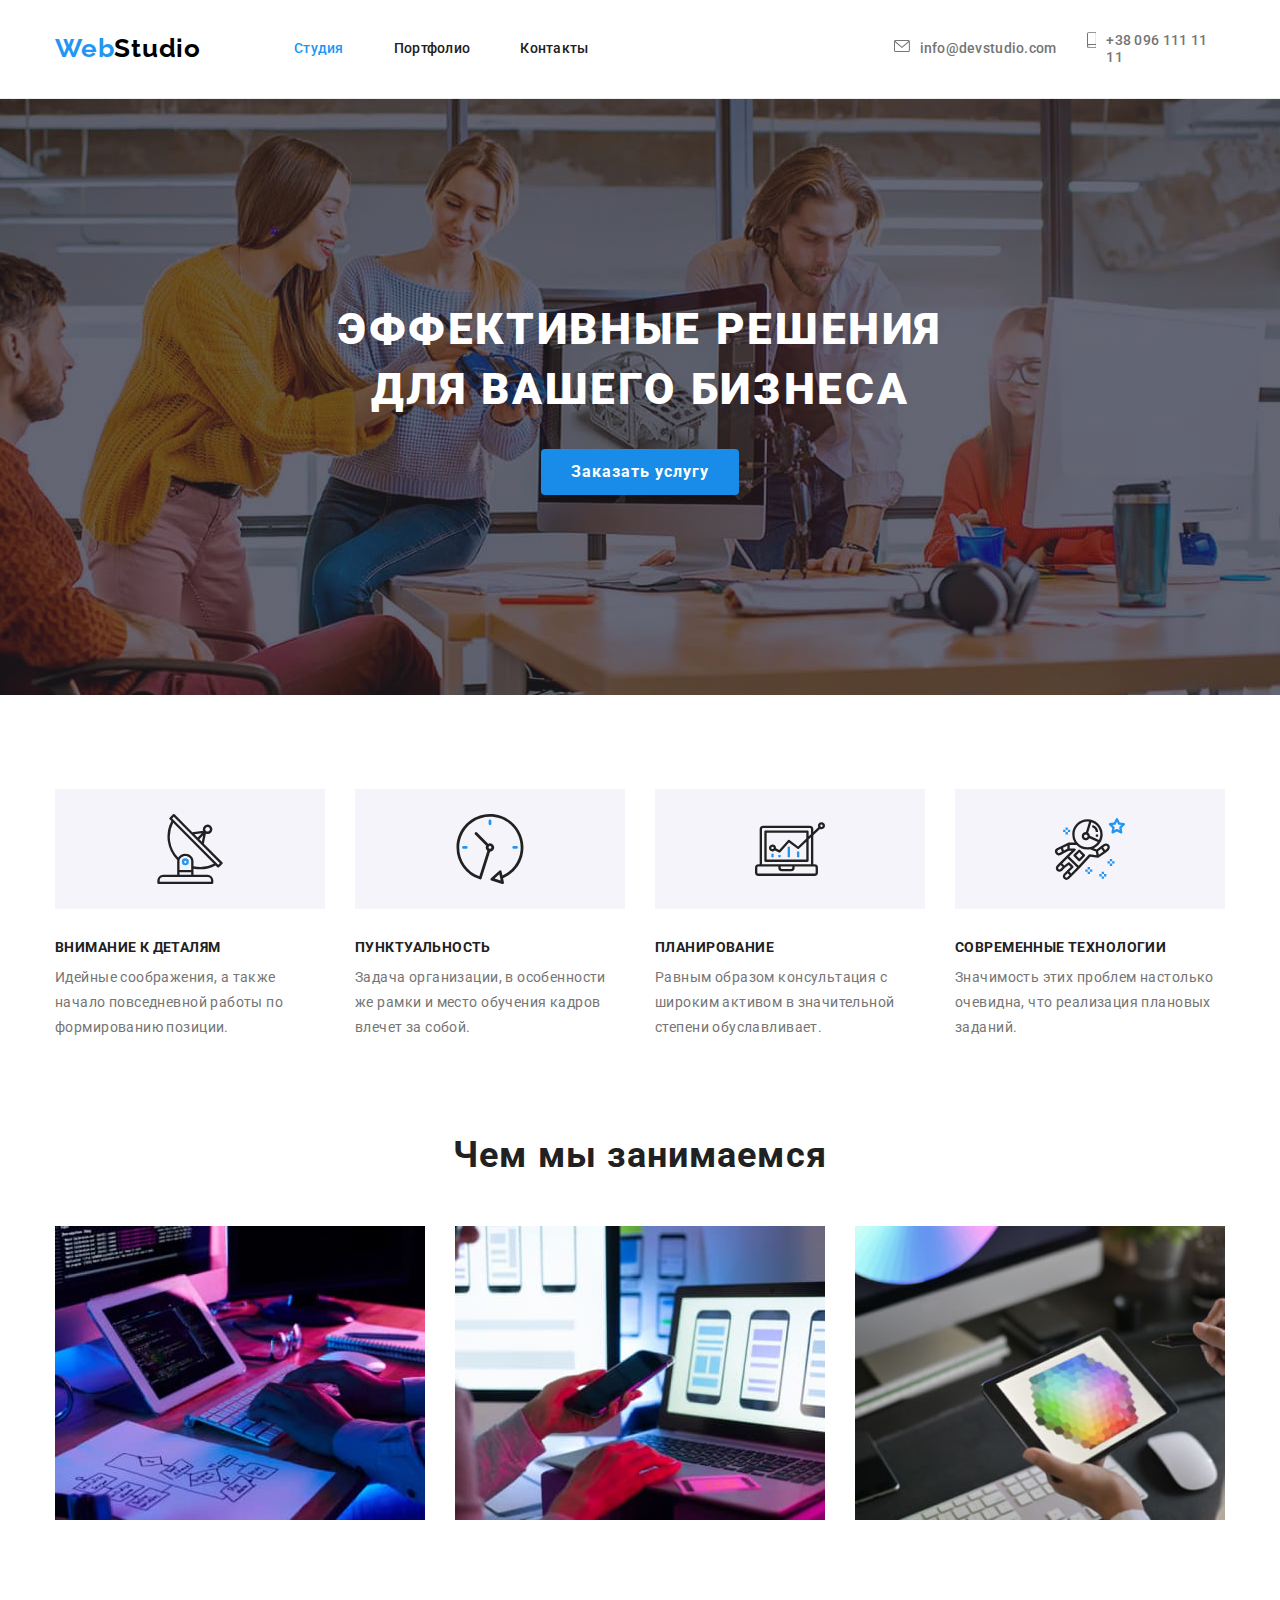
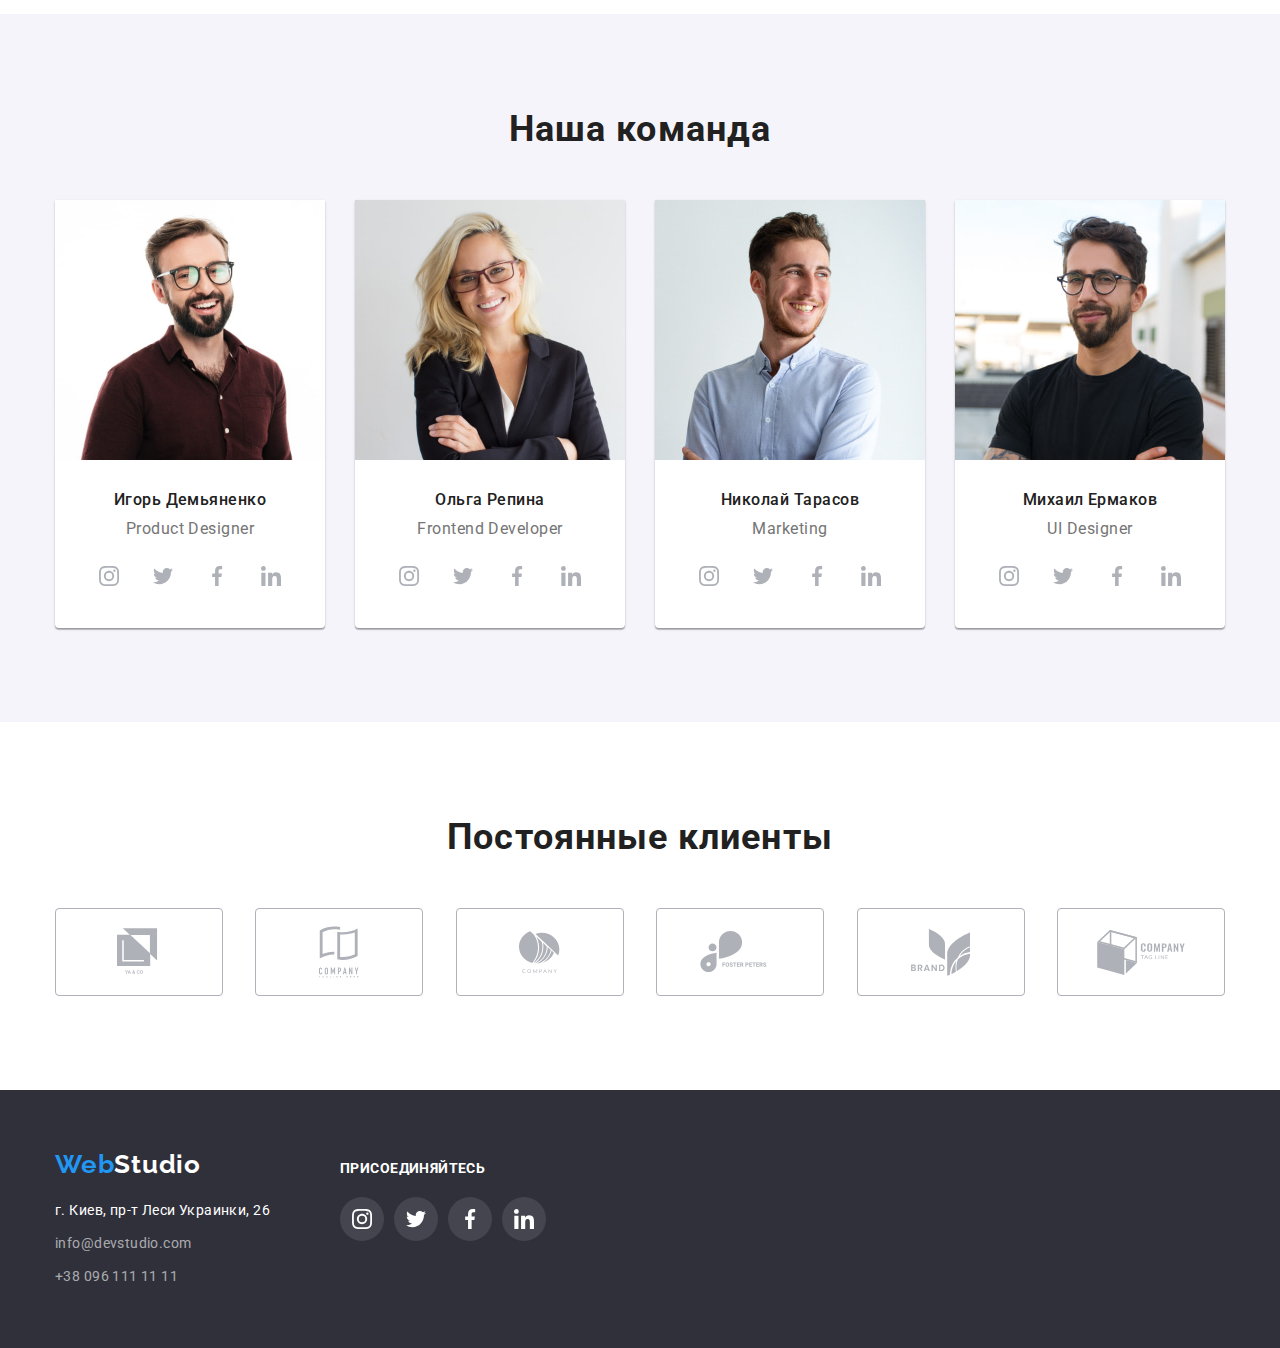
==== index.html @ 087073f2 "clone-repo4" ====
<!DOCTYPE html>
<html lang="ru">
<head>
    <meta charset="UTF-8">
    <meta name="viewport" content="width=device-width, initial-scale=1.0">
    <title>Студия</title>
    <link rel="preconnect" href="https://fonts.gstatic.com">
<link href="https://fonts.googleapis.com/css2?family=Raleway:wght@700&family=Roboto:wght@400;500;700;900&display=swap" rel="stylesheet">
    <link rel="stylesheet" href="https://cdnjs.cloudflare.com/ajax/libs/modern-normalize/1.0.0/modern-normalize.min.css">
    <link rel="stylesheet" href="./style.css"/>
</head>
<body class="body">
    <header class="header">
        <div class="header-div container">
            <nav class="site-nav">
                <a class="logo-main" href="./index.html">Web<span class="logo-studio">Studio</span></a>
                <ul class="nav-top">
                    <li class="item"><a class="top-link current" href="./index.html">Студия</a></li>
                    <li class="item"><a class="top-link" href="./portfolio.html">Портфолио</a></li>
                    <li class="item"><a class="top-link" href="#">Контакты</a></li>
                </ul>
            </nav>
            <address class="contacts">
                <a class="mail-top item" href="mailto:info@devstudio.com">
                    <svg class="contacts-icon mail" width="16" height="12">
                        <use href="./images/icons/sprite.svg#icon-envelope"></use>
                    </svg>
                    info@devstudio.com</a>
                <a class="tel-top item" href="tel:+380961111111">
                    <svg class="contacts-icon tel" width="10" height="16">
                        <use href="./images/icons/sprite.svg#icon-tel"></use>
                    </svg>
                    +38 096 111 11 11</a>
            </address>
        </div>
    </header>
    <main class="main">
        <!-- Cекция героя -->
        <section class="hero-section hero-bg">
            <div class="hero-div container">
                <h1 class="hero-title">Эффективные решения<br/>для вашего бизнеса</h1>
                <button class="hero-button" type="submit">Заказать услугу</button>
            </div>
        </section>
        <!-- Особенности -->
        <section class="features section">
            <div class="container">
                <ul class="features-list">
                    <li class="item details">
                        <div class="feature-icon-div">
                            <svg class="feature-icon">
                                <use href="./images/icons/sprite.svg#icon-antenna-1" width="70" height="70"></use>
                            </svg>
                        </div>                        
                        <h3>Внимание к деталям</h3>
                        <p>Идейные соображения, а также начало повседневной работы по формированию позиции.</p>
                    </li>
                    <li class="item time">
                        <div class="feature-icon-div">
                            <svg class="feature-icon">
                                <use href="./images/icons/sprite.svg#icon-clock-1" width="70" height="70"></use>
                            </svg>
                        </div>
                        <h3>Пунктуальность</h3>
                        <p>Задача организации, в особенности же рамки и место обучения кадров влечет за собой.</p>
                    </li>
                    <li class="item planning">
                        <div class="feature-icon-div">
                            <svg class="feature-icon">
                                <use href="./images/icons/sprite.svg#icon-diagram-1" width="70" height="70"></use>
                            </svg>
                        </div>
                        <h3 >Планирование</h3>
                        <p>Равным образом консультация с широким активом в значительной степени обуславливает.</p>
                    </li>
                    <li class="item modern-tech">
                        <div class="feature-icon-div">
                            <svg class="feature-icon">
                                <use href="./images/icons/sprite.svg#icon-astronaut-1" width="70" height="70"></use>
                            </svg>
                        </div>
                        <h3>Современные технологии</h3>
                        <p>Значимость этих проблем настолько очевидна, что реализация плановых заданий.</p>
                    </li>
                </ul>
            </div>                
        </section>
        <!--section Чем мы занимаемся-->
        <section class="work section">
            <div class="work-div container">
                <h2 class="work-h">Чем мы занимаемся</h2>
                <ul class="work-images">
                    <li>
                        <img class="item" src="./images/box1.jpg" alt="image_box1" width="370">
                    </li>
                    <li>
                        <img class="item" src="./images/box2.jpg" alt="image_box2" width="370">
                    </li>
                    <li>
                        <img class="item" src="./images/box3.jpg" alt="image_box3" width="370">
                    </li>
                </ul>
            </div>
        </section>
        <!--Наша команда-->
        <section class="team section">
            <div class="container">
                <h2 class="team-h">Наша команда</h2>
                <ul class="team-members">
                    <li class="item">
                        <img src="./images/demyanenko.jpg" alt="Игорь Демьяненко" width="270">
                        <div class="team-container">
                            <h3>Игорь Демьяненко</h3>
                            <p>Product Designer</p>
                            <ul class="team-social">
                                <li class="link">
                                    <a class="social-icon" href="#" aria-label="instagram">
                                        <svg class="team-social-icon">
                                            <use href="./images/icons/sprite.svg#icon-instagram"></use>
                                        </svg>
                                    </a>
                                </li>
                                <li class="link">
                                    <a class="social-icon" href="#" aria-label="twitter">
                                        <svg class="team-social-icon">
                                            <use href="./images/icons/sprite.svg#icon-twitter"></use>
                                        </svg>
                                    </a>                                      
                                </li>                
                                <li class="link">
                                    <a class="social-icon" href="#" aria-label="facebook">
                                        <svg class="team-social-icon">
                                            <use href="./images/icons/sprite.svg#icon-facebook"></use>
                                        </svg>
                                    </a>
                                </li>
                                <li class="link">
                                    <a class="social-icon" href="#" aria-label="linkedin">
                                        <svg class="team-social-icon">
                                            <use href="./images/icons/sprite.svg#icon-linkedin"></use>
                                        </svg>
                                    </a>
                                </li>
                            </ul>
                        </div>
                    </li>
                    <li class="item">
                        <img src="./images/repina.jpg" alt="Ольга Репина" width="270">
                        <div class="team-container">
                            <h3>Ольга Репина</h3>
                            <p>Frontend Developer</p>
                            <ul class="team-social">
                                <li class="link">
                                    <a class="social-icon" href="#" aria-label="instagram">
                                        <svg class="team-social-icon">
                                            <use href="./images/icons/sprite.svg#icon-instagram"></use>
                                        </svg>
                                    </a>
                                </li>
                                <li class="link">
                                    <a class="social-icon" href="#" aria-label="twitter">
                                        <svg class="team-social-icon">
                                            <use href="./images/icons/sprite.svg#icon-twitter"></use>
                                        </svg>
                                    </a>                                      
                                </li>                
                                <li class="link">
                                    <a class="social-icon" href="#" aria-label="facebook">
                                        <svg class="team-social-icon">
                                            <use href="./images/icons/sprite.svg#icon-facebook"></use>
                                        </svg>
                                    </a>
                                </li>
                                <li class="link">
                                    <a class="social-icon" href="#" aria-label="linkedin">
                                        <svg class="team-social-icon">
                                            <use href="./images/icons/sprite.svg#icon-linkedin"></use>
                                        </svg>
                                    </a>
                                </li>
                            </ul>
                        </div>
                    </li>
                    <li class="item">
                        <img src="./images/tarasov.jpg" alt="Николай Тарасов" width="270">
                        <div class="team-container">
                            <h3>Николай Тарасов</h3>
                            <p>Marketing</p>
                            <ul class="team-social">
                                <li class="link">
                                    <a class="social-icon" href="#" aria-label="instagram">
                                        <svg class="team-social-icon">
                                            <use href="./images/icons/sprite.svg#icon-instagram"></use>
                                        </svg>
                                    </a>
                                </li>
                                <li class="link">
                                    <a class="social-icon" href="#" aria-label="twitter">
                                        <svg class="team-social-icon">
                                            <use href="./images/icons/sprite.svg#icon-twitter"></use>
                                        </svg>
                                    </a>                                      
                                </li>                
                                <li class="link">
                                    <a class="social-icon" href="#" aria-label="facebook">
                                        <svg class="team-social-icon">
                                            <use href="./images/icons/sprite.svg#icon-facebook"></use>
                                        </svg>
                                    </a>
                                </li>
                                <li class="link">
                                    <a class="social-icon" href="#" aria-label="linkedin">
                                        <svg class="team-social-icon">
                                            <use href="./images/icons/sprite.svg#icon-linkedin"></use>
                                        </svg>
                                    </a>
                                </li>
                            </ul>
                        </div>
                    </li>
                    <li class="item">
                        <img src="./images/yermakov.jpg" alt="Михаил Ермаков" width="270">
                        <div class="team-container">
                            <h3>Михаил Ермаков</h3>
                            <p>UI Designer</p>
                            <ul class="team-social">
                                <li class="link">
                                    <a class="social-icon" href="#" aria-label="instagram">
                                        <svg class="team-social-icon">
                                            <use href="./images/icons/sprite.svg#icon-instagram"></use>
                                        </svg>
                                    </a>
                                </li>
                                <li class="link">
                                    <a class="social-icon" href="#" aria-label="twitter">
                                        <svg class="team-social-icon">
                                            <use href="./images/icons/sprite.svg#icon-twitter"></use>
                                        </svg>
                                    </a>                                      
                                </li>                
                                <li class="link">
                                    <a class="social-icon" href="#" aria-label="facebook">
                                        <svg class="team-social-icon">
                                            <use href="./images/icons/sprite.svg#icon-facebook"></use>
                                        </svg>
                                    </a>
                                </li>
                                <li class="link">
                                    <a class="social-icon" href="#" aria-label="linkedin">
                                        <svg class="team-social-icon">
                                            <use href="./images/icons/sprite.svg#icon-linkedin"></use>
                                        </svg>
                                    </a>
                                </li>
                            </ul>
                        </div>
                    </li>
                </ul>
            </div>
            
        </section>
        <!--Постоянные клиенты-->
        <section class="clients section">
            <div class="clients-div container">
                <h2 class="clients-h">Постоянные клиенты</h2>
                <ul class="clients-img">
                    <li class="item">
                        <a class="link-svg" href="#">
                            <svg class="client-logo" width="44.27" height="49.23">
                                <use href="./images/icons/sprite.svg#icon-logo-1"></use>
                            </svg>
                        </a>
                    </li>
                    <li class="item">
                        <a class="link-svg" href="#">
                            <svg class="client-logo" width="40" height="52">
                                <use href="./images/icons/sprite.svg#icon-logo-2"></use>
                            </svg>
                        </a>
                    </li>
                    <li class="item">
                        <a class="link-svg" href="#">
                            <svg class="client-logo" width="41" height="42.6">
                                <use href="./images/icons/sprite.svg#icon-logo-3"></use>
                            </svg>
                        </a>
                    </li>
                    <li class="item">
                        <a class="link-svg" href="#">
                            <svg class="client-logo" width="79.66" height="42.02">
                                <use href="./images/icons/sprite.svg#icon-logo-4"></use>
                            </svg>
                        </a>
                    </li>
                    <li class="item">
                        <a class="link-svg" href="#">
                            <svg class="client-logo" width="59" height="47">
                                <use href="./images/icons/sprite.svg#icon-logo-5"></use>
                            </svg>
                        </a>
                    </li>
                    <li class="item">
                        <a class="link-svg" href="#">
                            <svg class="client-logo" width="88.48" height="45.44">
                                <use href="./images/icons/sprite.svg#icon-logo-6"></use>
                            </svg>
                        </a>
                    </li>
                </ul>
            </div>
        </section>
    </main>
    <footer class="footer">
        <div class="footer-div container">
            <div class="footer-contacts">
                <a class="logo-footer" href="./index.html">Web<span class="studio-footer">Studio</span></a>
                <address class="address-footer">
                    г. Киев, пр-т Леси Украинки, 26
                    <a href="mailto:info@devstudio.com">info@devstudio.com</a>
                    <a href="tel:+380961111111">+38 096 111 11 11</a>
                </address>
            </div>
            <div class="social-links">
                <p>присоединяйтесь</p>
                <ul class="smm-icons">
                    <li class="item">
                        <a class="f-link" href="#">
                            <svg class="footer-icon">
                                <use href="./images/icons/sprite.svg#icon-instagram"></use>
                            </svg>
                        </a>
                    </li>
                    <li class="item">
                        <a class="f-link" href="#">
                            <svg class="footer-icon">
                                <use href="./images/icons/sprite.svg#icon-twitter"></use>
                            </svg>
                        </a>
                    </li>                
                    <li class="item">
                        <a class="f-link" href="#">
                            <svg class="footer-icon">
                                <use href="./images/icons/sprite.svg#icon-facebook"></use>
                            </svg>
                        </a>
                    </li>
                    <li class="item">
                        <a class="f-link" href="#">
                            <svg class="footer-icon">
                                <use href="./images/icons/sprite.svg#icon-linkedin"></use>
                            </svg>
                        </a>
                    </li>
                </ul>
            </div>
        </div>
    </footer>
</body>
</html>
---- style.css ----
:root {
    --primary-text-color:#212121;
    --secondary-text-color:#757575;
    --light-color: #FFFFFF;
    --accent-color: #2196F3;
    --primary-background-color: #ffffff;
    --secondary-background-color: #2F303A;
    --inactive-filter-color: #F5F4FA;
    --header-border: #ECECEC;
    --button-shadow: rgba(0, 0, 0, 0.15);
    --button-bg-color: #188CE8;
    --icon-primary: #AFB1B8;
}
.body {
    font-family: 'Roboto', sans-serif;
}

/* Навигация хедер */
.header {
    display: flex;
    align-items: center;
    justify-content: center;

    background: var(--primary-background-color);
    border-bottom: 1px solid var(--header-border);
}
.header-div {
    display: flex;
}
.container {
    margin-left: auto;
    margin-right: auto;
    padding-left: 15px;
    padding-right: 15px;
    width: 1200px;
}
.site-nav {    
    display: flex;
    align-items: center;
}
a {
    text-decoration: none;
}
.logo-main {
    margin-right: 93px;
    font-family: 'Raleway', sans-serif;
    font-weight: 700;
    font-size: 26px;
    line-height: 1.2;
    letter-spacing: 0.03em;
    color: var(--accent-color);
}
.logo-studio {
    color: #000000;
}
.nav-top .current {
    color: var(--accent-color);
}
.nav-top {
    list-style: none;
    display: flex;
    margin: 0;
    padding-left: 0;
    align-items: center;
}
.nav-top .item + .item {
    margin-left: 50px;
}
.nav-top a {
    display: block;
    justify-content: center;
    padding-top: 32px;
    padding-bottom: 32px;

    font-weight: 500;
    font-size: 14px;
    line-height: 1.2;
    letter-spacing: 0.02em;
    color: var(--primary-text-color);
}
.nav-top .top-link:hover,
.nav-top .top-link:focus {
    color: var(--accent-color);
}
.header .contacts {
    display: flex;
    align-items: center;
    margin-left: 305px;
}
.contacts a {
    padding-top: 32px;
    padding-bottom: 32px;
}
.contacts .item {
    display: inline-flex;
    text-decoration: none;
}
.contacts .item + .item {
    margin-left: 30px;
}
.contacts .mail-top {
    font-style: normal;
    font-weight: 500;
    font-size: 14px;
    line-height: 1.2;
    letter-spacing: 0.02em;
    color: var(--secondary-text-color);
}
.contacts .tel-top {
    font-style: normal;
    font-weight: 500;
    font-size: 14px;
    line-height: 1.2;
    letter-spacing: 0.02em;
    color: var(--secondary-text-color);
}
.contacts-icon {
    margin-right: 10px;
    fill: currentColor;
}

.contacts .item:hover {
    color: var(--accent-color);
}

/* Навигация хедер конец */

/* Герой */
.hero-section {
    background: var(--secondary-background-color);
    color: var(--light-color);
    padding-top: 200px;
    padding-bottom: 200px;
}
.hero-div {
    display: flex;
    flex-direction: column;
    justify-content: center;
    align-items: center;
}
.hero-bg {
    margin: 0 auto;
    max-width: 1600px;
    background-color: var(--secondary-background-color);
    background-image: linear-gradient(to right, rgba(47, 48, 58, 0.4), rgba(47, 48, 58, 0.4)), url(./images/Img.jpg);
    background-repeat: no-repeat;
    background-position: center;
}
.hero-section .hero-title {
    display: flex;
    margin-left: auto;
    margin-right: auto;
    margin-top: 0;
    margin-bottom: 30px;

    font-weight: 900;
    font-size: 44px;
    line-height: 1.364;    
    text-align: center;
    letter-spacing: 0.06em;
    text-transform: uppercase;
}
.hero-section .hero-button {
    display: block;
    padding: 8px 30px;
    background-color: var(--button-bg-color);
    border: none;
    box-shadow: 0 4px 4px var(--button-shadow);
    border-radius: 4px;

    font-weight: 700;
    font-size: 16px;
    line-height: 1.88;

    letter-spacing: 0.06em;
    color: var(--light-color);
    cursor: pointer;
}
/* Герой конец*/

.section {
    background-color: var(--primary-background-color);
    padding-top: 94px;
    padding-bottom: 94px;
}
/* Особенности */
.features-list {
    display: flex;
    padding-left: 0;    
    margin: 0;
}
.features-list .item + .item {
    margin-left: 30px;
}

.features li {
    list-style: none;
    max-width: 270px;
}
.features h3 {
    margin: 30px 0 10px 0;
    font-weight: 700;
    font-size: 14px;
    line-height: 1.143;
    letter-spacing: 0.03em;
    text-transform: uppercase;
    color: var(--primary-text-color);
}
.features p {
    margin: 0;
    display: flex;
    font-weight: 400;
    font-size: 14px;
    line-height: 1.786;
    letter-spacing: 0.03em;
    color: var(--secondary-text-color);
}
.feature-icon-div {
    display: flex;
    justify-content: center;
    align-items: center;
    padding: 0;
    width: 270px;
    height: 120px;

    background-color: var(--inactive-filter-color);
    background-size: contain;
    background-position: center;
    background-repeat: no-repeat;
    border: none;
}
.feature-icon {
    display: block;
    width: 70px;
    height: 70px;
}
/* Особенности конец*/


/* Чем мы занимаемся */
.work {
    background-color: var(--primary-background-color);
    padding-top: 0px;
}
.work-h {
    margin: 0 0 50px 0;
    text-align: center;

    font-weight: 700;
    font-size: 36px;
    line-height: 1.17;
    letter-spacing: 0.03em;
    color: var(--primary-text-color);
}
.work-images {
    display: flex;
    justify-content: space-between;
    padding-left:0;
    margin-top: 0;
    margin-bottom: 0;
}
.work-images li {
    list-style: none;
    /* max-height: 294px; */
}
.work-images .item {
    display: block;
}
.work-images .item + .item {
    margin-left: 30px;
}
/* Чем мы занимаемся конец */


/* Наша команда */
.team {
    background: var(--inactive-filter-color);
}
.team .team-h {
    margin: 0 0 50px 0;
    text-align: center;

    font-weight: 700;
    font-size: 36px;
    line-height: 1.17;
    letter-spacing: 0.03em;
    color: var(--primary-text-color);
}
.team-members {
    display: flex;
    padding-left:0;
    margin-top: 0;
    margin-bottom: 0;
}
.team-members li {
    list-style: none;
    width: 270px;

    text-align: center;
    background: var(--primary-background-color);
    box-shadow: 0px 1px 3px rgba(0, 0, 0, 0.12), 0px 1px 1px rgba(0, 0, 0, 0.14), 0px 2px 1px rgba(0, 0, 0, 0.2);
    border-radius: 0px 0px 4px 4px;
}
.team img {
    display: block;
}
.team .team-container {
    display: block;
    padding-top: 30px;
    padding-right: 32px;
    padding-bottom: 30px;
    padding-left: 32px;
}
.team-members .item + .item {
    margin-left: 30px;
}
.team .team-members h3 {
    margin: 0 0 10px 0;

    font-weight: 500;
    font-size: 16px;
    line-height: 1.2;
    letter-spacing: 0.03em;
    color: var(--primary-text-color);
}
.team .team-members p {
    margin: 0 0 16px 0;

    font-weight: 400;
    font-size: 16px;
    line-height: 1.2;
    letter-spacing: 0.03em;
    color: var(--secondary-text-color);
}

/* Наша команда соцсети */
.team-social {
    display: flex;
    justify-content: center;
    align-items: center;
    margin: 0;
    padding: 0;
    color: var(--icon-primary);
}
.team-social .link + .link {
    margin-left: 10px;
}
.team-social .link {
    list-style: none;
    display: flex;
    box-shadow: none;
}
.link .social-icon {
    text-decoration: none;
    display: flex;
    justify-content: center;
    align-items: center;
    padding: 0;
    border: none;

    width: 44px;
    height: 44px;
    border-radius: 50%;

    color: var(--icon-primary);
    background-color: var(--primary-background-color);
    background-repeat: no-repeat;
    background-size: contain;
    background-position: center;
    background-position: center;
}
.team-social-icon {
    width: 20px;
    height: 20px;
    cursor: pointer;
    fill: currentColor;
}

.link .social-icon:hover,
.link .social-icon:focus {
    color: var(--light-color);
    background-color: var(--accent-color);
}
/* Наша команда конец*/


/* Постоянные клиенты */
.clients {
    background-color: var(--primary-background-color);
}
.clients-h {
    margin: 0 0 50px 0;
    text-align: center;

    font-weight: 700;
    font-size: 36px;
    line-height: 1.17;
    letter-spacing: 0.03em;
    color: var(--primary-text-color);
}
.clients-img {
    display: flex;
    justify-content: space-between;
    padding-left:0;
    margin-top: 0;
    margin-bottom: 0;
}
.clients-img .item + .item {
    margin-left: 30px;
}

.clients-img .item {
    list-style: none;
    display: flex;
}
.clients-img .link-svg {
    text-decoration: none;
    display: flex;
    justify-content: center;
    align-items: center;
    width: 168px;
    height: 88px;
    text-align: center;

    color: var(--icon-primary);
    background-color: var(--primary-background-color);
    background-repeat: no-repeat;
    background-size: contain;
    background-position: center;
    border: 1px solid #AFB1B8;
    border-radius: 4px;
}
.client-logo {
    fill: currentColor;
}
.clients-img .link-svg:hover {
    color: var(--accent-color);
    border-color: var(--accent-color) ;
}

/* Постоянные клиенты конец */




/* Футер */
.footer {
    background: var(--secondary-background-color);
    padding-top: 60px;
    padding-bottom: 60px;
}
.footer-div {
    display: flex;
    align-items: baseline;
}
.footer .logo-footer {
    display: block;
    margin-bottom: 20px;
    
    font-family: 'Raleway', sans-serif;
    font-weight: 700;
    font-size: 26px;
    line-height: 1.1;
    letter-spacing: 0.03em;
    color: var(--accent-color);
}
.logo-footer .studio-footer {
    color: var(--light-color);
}
.address-footer {
    display: block;

    font-style: normal;
    font-weight: 400;
    font-size: 14px;
    line-height: 1.7;
    letter-spacing: 0.03em;
    color: var(--light-color);
}
.address-footer a {
    display: block;
    margin-top: 9px;
    color: rgba(255, 255, 255, 0.6);
}
/* Соцсети Футер */
.social-links {
    display: block;
    margin-left: 70px;
}
.social-links p {
    margin: 0 0 20px 0;
    
    font-style: normal;
    font-weight: 700;
    font-size: 14px;
    line-height: 1.17;
    letter-spacing: 0.03em;
    text-transform: uppercase;
    color: var(--light-color);
}
.smm-icons {
    display: flex;
    margin: 0;
    padding: 0;
}
.smm-icons .item {
    list-style: none;
}
.smm-icons .item + .item {
    margin-left: 10px;
}
.smm-icons .f-link {
    display: flex;
    justify-content: center;
    align-items: center;
    width: 44px;
    height: 44px;
    color: var(--light-color);

    background-color: rgba(255, 255, 255, 0.1);
    background-repeat: no-repeat;
    background-size: contain;
    background-position: center;
    border-radius: 50%;
}
.footer-icon {
    width: 20px;
    height: 20px;
    cursor: pointer;
    fill: currentColor;
}
.smm-icons a:hover,
.smm-icons a:focus {
    background-color: var(--accent-color);
}

/* Соцсети Футер конец*/
/* Футер конец */


/* Портфолио */

/* Фильтры */
.filters {
    display: flex;
    justify-content: center;
    margin: 0 0 50px 0;
    padding: 0;
}
.filters .item {
    list-style: none;
    display: inline-block;
}
.filters .item + .item {
    margin-left: 8px;
}
.filters .filter {
    padding: 6px 22px 6px 22px;

    font-weight: 500;
    font-size: 16px;
    line-height: 1.625;
    letter-spacing: 0.03em;
    color: var(--primary-text-color);
    background-color: var(--inactive-filter-color);
    border: none;
    border-radius: 4px;
}
.filters .filter:hover,
.filters .filter:focus {
    color: var(--light-color);
    background: var(--accent-color);
    box-shadow: 0px 3px 1px rgba(0, 0, 0, 0.1), 0px 1px 2px rgba(0, 0, 0, 0.08), 0px 2px 2px rgba(0, 0, 0, 0.12);
    border: none;
    border-radius: 4px;
}
/* Фильтры конец */

/* Проекты */
.products {
    display: flex;
    flex-wrap: wrap;
    margin: 0;
    padding-left: 0;

    list-style: none;
    text-align: left;
}
.products .item {
    display: flex;
    margin-bottom: 30px;
    margin-right: 30px;
    max-width: auto;
    background: var(--light-color);
}
.products .item:nth-child(n+7) {
    margin-bottom: 0;
}
.products .item:nth-child(3n+3) {
    margin-right: 0;
} 
.products .product-link:hover {
    box-shadow: 0px 1px 1px rgba(0, 0, 0, 0.12), 0px 4px 4px rgba(0, 0, 0, 0.06), 1px 4px 6px rgba(0, 0, 0, 0.16);
}
.products img {
    display: block;
}
.products .product-card {
    box-sizing: border-box;
    display: block;

    padding-top: 20px;
    padding-right: 24px;
    padding-bottom: 20px;
    padding-left: 24px;
    border: 1px solid #EEEEEE;
}
.products h3 {
    margin-top: 0;
    margin-bottom: 4px;

    font-weight: 700;
    font-size: 18px;
    line-height: 2;
    letter-spacing: 0.06em;
    color: var(--primary-text-color);
}
.products p {
    margin: 0;
    font-weight: 400;
    font-size: 16px;
    line-height: 1.8;
    letter-spacing: 0.03em;
    color: var(--secondary-text-color);
}

/* Проекты конец */
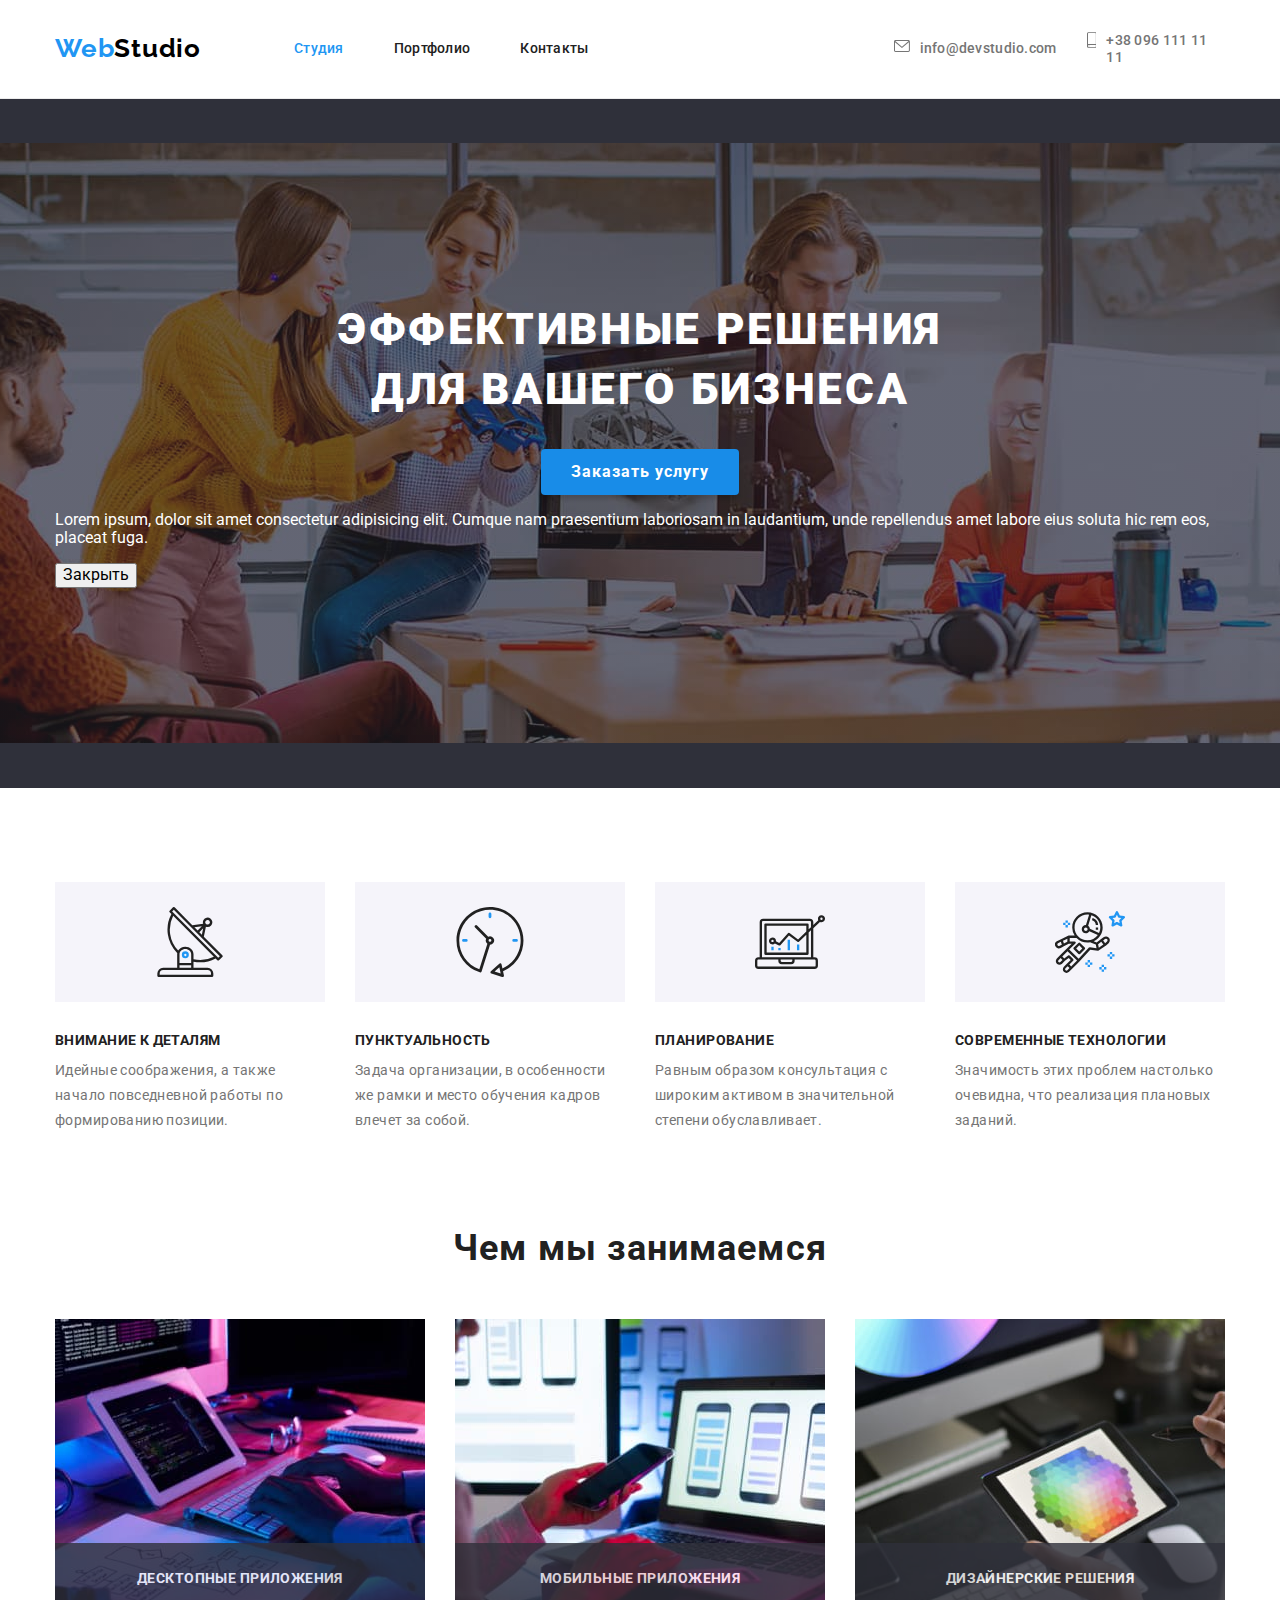
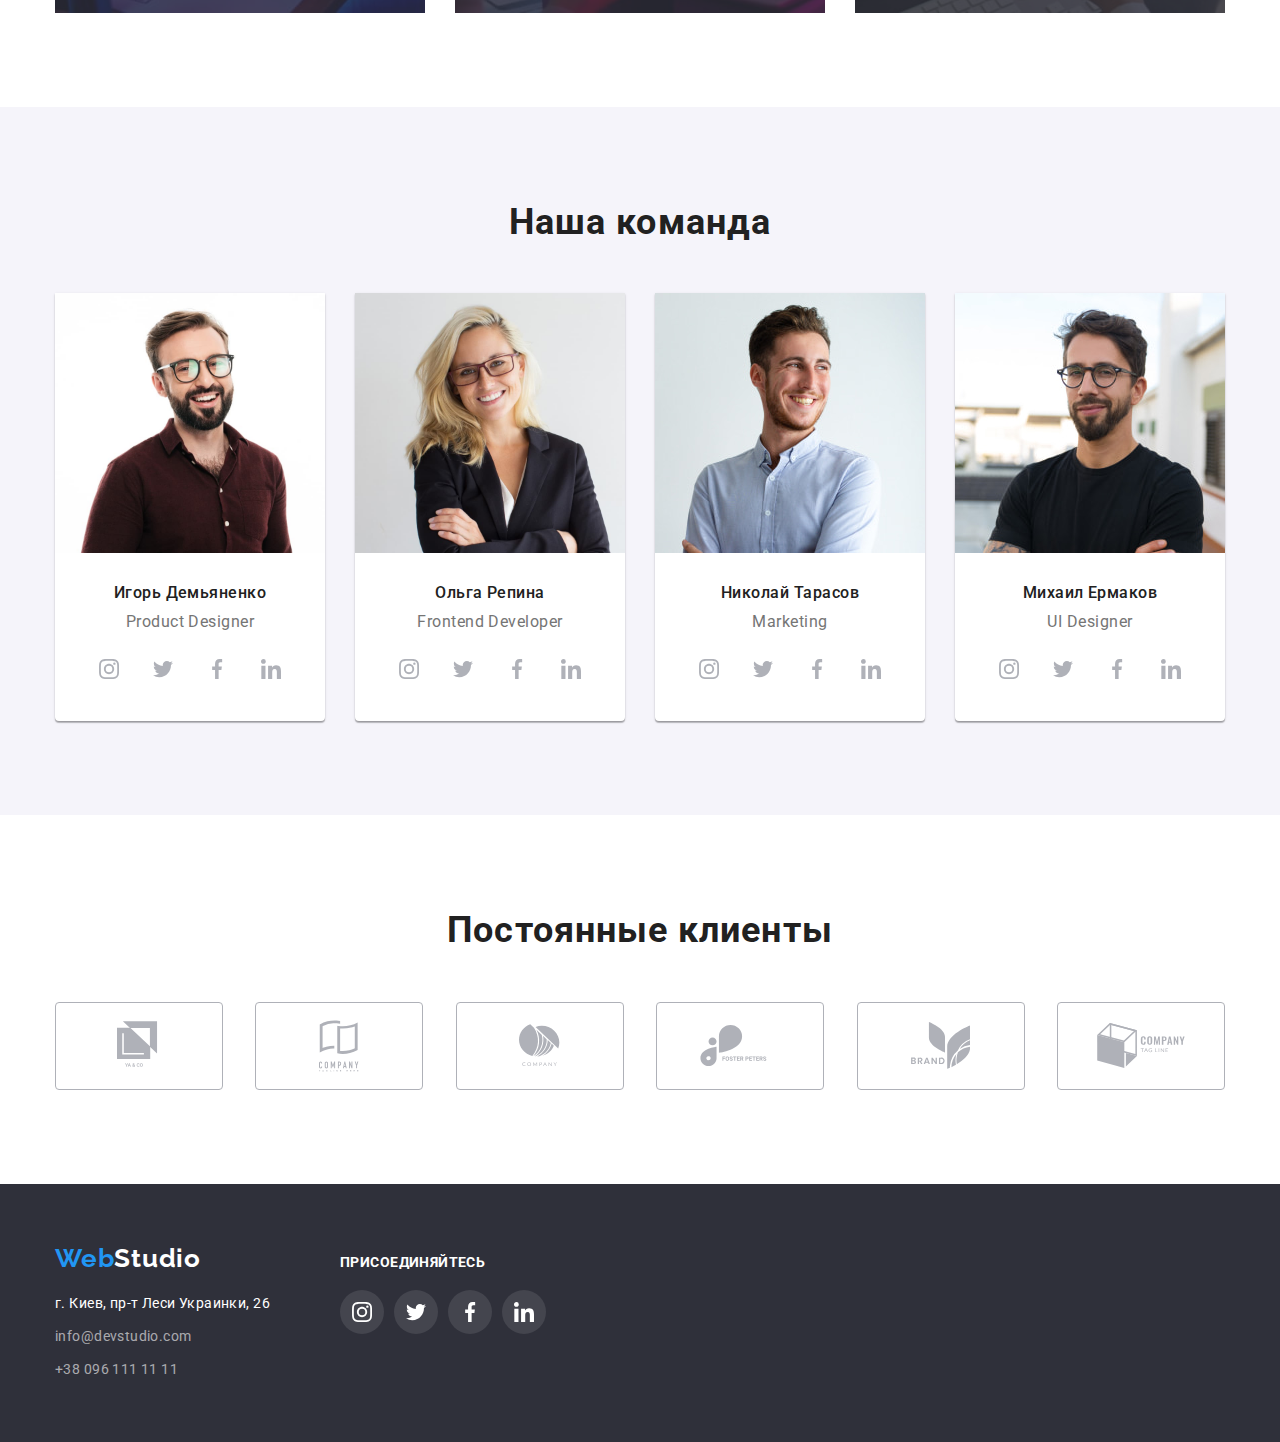
==== commit ded82e1f: "work-descriptions-added" ====
--- a/index.html
+++ b/index.html
@@ -39,8 +39,15 @@
         <section class="hero-section hero-bg">
             <div class="hero-div container">
                 <h1 class="hero-title">Эффективные решения<br/>для вашего бизнеса</h1>
-                <button class="hero-button" type="submit">Заказать услугу</button>
-            </div>
+                <button class="hero-button" type="submit" data-modal-open>Заказать услугу</button>
+                <div class="backdrop is-hidden" data-modal>
+                    <div class="modal">
+                        <p>Lorem ipsum, dolor sit amet consectetur adipisicing elit. Cumque nam praesentium laboriosam in laudantium, unde repellendus amet labore eius soluta hic rem eos, placeat fuga.</p>
+                        <button data-modal-close>Закрыть</button>
+                    </div>
+                </div>
+            </div>
+            
         </section>
         <!-- Особенности -->
         <section class="features section">
@@ -92,12 +99,21 @@
                 <ul class="work-images">
                     <li>
                         <img class="item" src="./images/box1.jpg" alt="image_box1" width="370">
+                        <div class="work-descript">
+                            <p>десктопные приложения</p>
+                        </div>
                     </li>
                     <li>
                         <img class="item" src="./images/box2.jpg" alt="image_box2" width="370">
+                        <div class="work-descript">
+                            <p>мобильные приложения</p>
+                        </div>
                     </li>
                     <li>
                         <img class="item" src="./images/box3.jpg" alt="image_box3" width="370">
+                        <div class="work-descript">
+                            <p>дизайнерские решения</p>
+                        </div>
                     </li>
                 </ul>
             </div>
@@ -355,5 +371,6 @@
             </div>
         </div>
     </footer>
+    <script src="./js/modal.js"></script>
 </body>
 </html>--- a/style.css
+++ b/style.css
@@ -261,6 +261,7 @@
 }
 .work-images li {
     list-style: none;
+    position: relative;
     /* max-height: 294px; */
 }
 .work-images .item {
@@ -268,6 +269,30 @@
 }
 .work-images .item + .item {
     margin-left: 30px;
+}
+.work-descript {
+    position: absolute;
+    display: flex;
+    align-items: center;
+    justify-content: center;
+    bottom: 0;
+    width: 370px;
+    height: 70px;
+
+    background: var(--secondary-background-color);
+    color: var(--light-color);
+    opacity: 80%;
+}
+.work-descript p {
+    display: block;
+    margin: 0;
+
+    font-style: normal;
+    font-weight: 700;
+    font-size: 14px;
+    line-height: 1.17;
+    letter-spacing: 0.03em;
+    text-transform: uppercase;
 }
 /* Чем мы занимаемся конец */
 
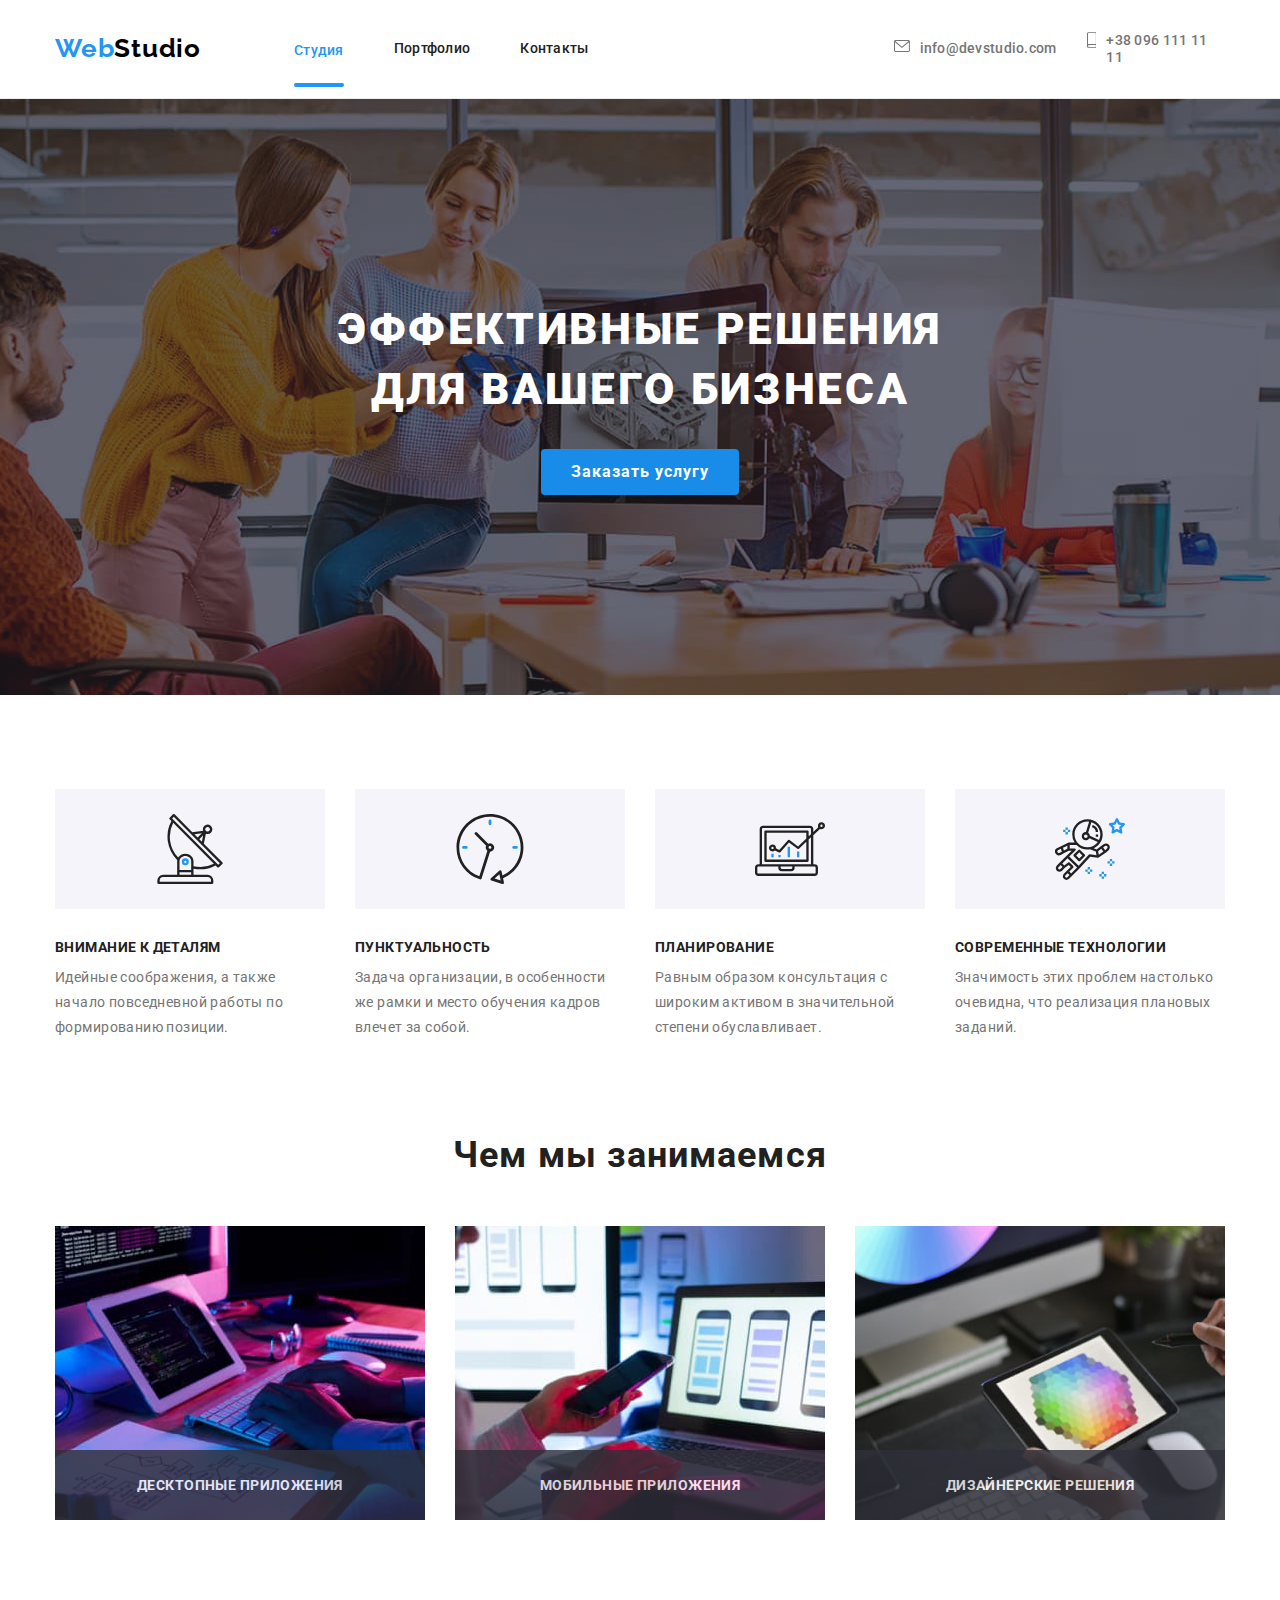
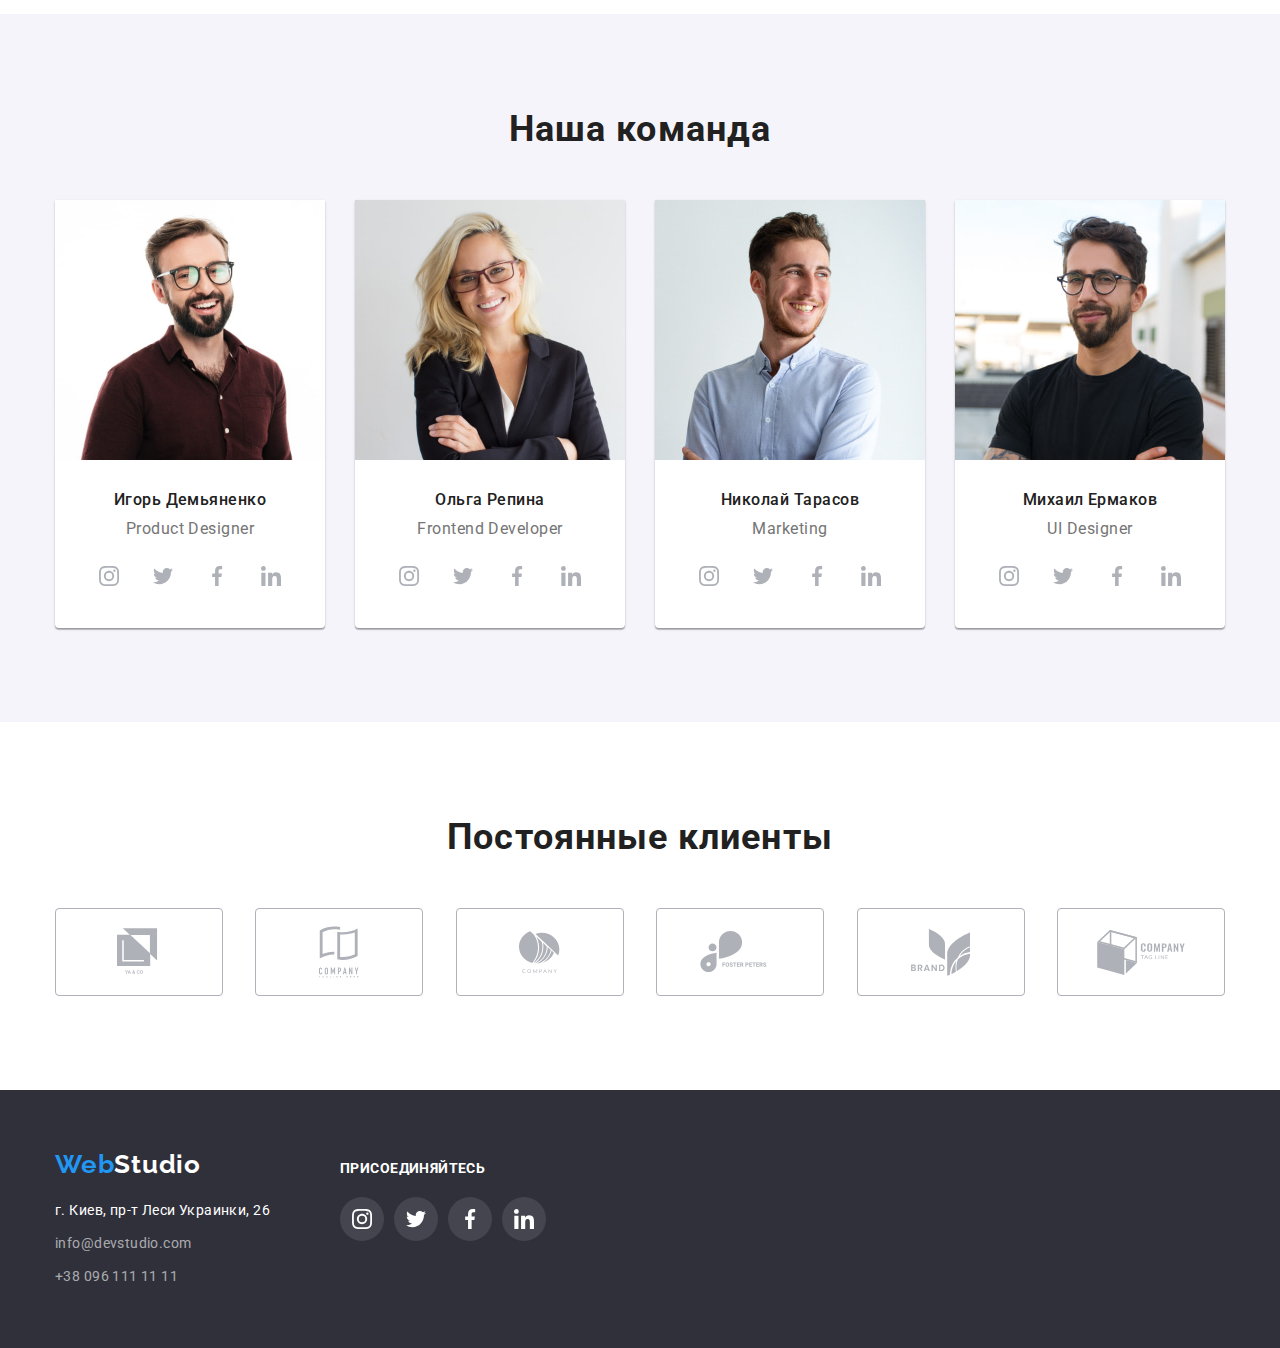
==== commit 8220259b: "product-cards-modal-added" ====
--- a/index.html
+++ b/index.html
@@ -43,7 +43,7 @@
                 <div class="backdrop is-hidden" data-modal>
                     <div class="modal">
                         <p>Lorem ipsum, dolor sit amet consectetur adipisicing elit. Cumque nam praesentium laboriosam in laudantium, unde repellendus amet labore eius soluta hic rem eos, placeat fuga.</p>
-                        <button data-modal-close>Закрыть</button>
+                        <button data-modal-close></button>
                     </div>
                 </div>
             </div>
--- a/style.css
+++ b/style.css
@@ -54,7 +54,30 @@
     color: #000000;
 }
 .nav-top .current {
+    position: relative;
+    display: inline-block;
+    padding-bottom: 28px;
     color: var(--accent-color);
+}
+.top-link.current::after {
+    position: absolute;
+    left: 0;
+    bottom: 0;
+
+    content: "";
+    display: block;
+    width: 100%;
+    height: 4px;
+    border:none;
+    border-radius: 2px;
+    
+    background-color: var(--accent-color);
+    transform: scaleX(1);
+    transition: scale 250ms cubic-bezier(0.4, 0, 0.2, 1);
+}
+.top-link:hover::after,
+.top-link:focus::after {
+    transform: scale(0.8);
 }
 .nav-top {
     list-style: none;
@@ -77,6 +100,7 @@
     line-height: 1.2;
     letter-spacing: 0.02em;
     color: var(--primary-text-color);
+    transition: color 250ms cubic-bezier(0.4, 0, 0.2, 1);
 }
 .nav-top .top-link:hover,
 .nav-top .top-link:focus {
@@ -94,6 +118,8 @@
 .contacts .item {
     display: inline-flex;
     text-decoration: none;
+
+    transition: color 250ms cubic-bezier(0.4, 0, 0.2, 1);
 }
 .contacts .item + .item {
     margin-left: 30px;
@@ -119,7 +145,8 @@
     fill: currentColor;
 }
 
-.contacts .item:hover {
+.contacts .item:hover,
+.contacts .item:focus {
     color: var(--accent-color);
 }
 
@@ -393,6 +420,8 @@
     background-size: contain;
     background-position: center;
     background-position: center;
+
+    transition: color 250ms cubic-bezier(0.4, 0, 0.2, 1), background-color 250ms cubic-bezier(0.4, 0, 0.2, 1);
 }
 .team-social-icon {
     width: 20px;
@@ -454,11 +483,14 @@
     background-position: center;
     border: 1px solid #AFB1B8;
     border-radius: 4px;
+
+    transition: color 250ms cubic-bezier(0.4, 0, 0.2, 1), border-color 250ms cubic-bezier(0.4, 0, 0.2, 1);
 }
 .client-logo {
     fill: currentColor;
 }
-.clients-img .link-svg:hover {
+.clients-img .link-svg:hover,
+.clients-img .link-svg:focus {
     color: var(--accent-color);
     border-color: var(--accent-color) ;
 }
@@ -547,6 +579,8 @@
     background-size: contain;
     background-position: center;
     border-radius: 50%;
+
+    transition: background-color 250ms cubic-bezier(0.4, 0, 0.2, 1);
 }
 .footer-icon {
     width: 20px;
@@ -590,6 +624,9 @@
     background-color: var(--inactive-filter-color);
     border: none;
     border-radius: 4px;
+    box-shadow: none;
+
+    transition: color 250ms cubic-bezier(0.4, 0, 0.2, 1), background-color 250ms cubic-bezier(0.4, 0, 0.2, 1), box-shadow 250ms cubic-bezier(0.4, 0, 0.2, 1);
 }
 .filters .filter:hover,
 .filters .filter:focus {
@@ -624,7 +661,13 @@
 .products .item:nth-child(3n+3) {
     margin-right: 0;
 } 
-.products .product-link:hover {
+.products .product-link {
+    box-shadow: none;
+    transition: box-shadow 250ms cubic-bezier(0.4, 0, 0.2, 1);
+}
+
+.products .product-link:hover,
+.products .product-link:focus {
     box-shadow: 0px 1px 1px rgba(0, 0, 0, 0.12), 0px 4px 4px rgba(0, 0, 0, 0.06), 1px 4px 6px rgba(0, 0, 0, 0.16);
 }
 .products img {
@@ -658,6 +701,90 @@
     letter-spacing: 0.03em;
     color: var(--secondary-text-color);
 }
+.product-link:hover .product-overlay,
+.product-link:focus .product-overlay {
+    transform: translateY(0);
+    opacity: 1;
+  }
+.product-thumb:hover::before,
+.product-thumb:focus::before {
+    opacity: 1;
+}
+.product-thumb {
+    position: relative;
+    overflow: hidden;
+}
+.product-overlay {
+    position: absolute;
+    bottom: 0;
+    left: 0;
+    width: 100%;
+    height: 100%;
+    padding: 63px 24px;
+
+    background-color: var(--accent-color);
+    transform: translateY(100%);
+    transition: transform 250ms cubic-bezier(0.4, 0, 0.2, 1);
+}
+.product-overlay p {
+    display: flex;
+
+    font-weight: 400;
+    font-size: 18px;
+    line-height: 1.56;
+    color: var(--light-color);
+}
 
 /* Проекты конец */
 
+/* модальное окно */
+.backdrop {
+    position: fixed;
+    top: 0;
+    left: 0;
+
+    width: 100%;
+    height: 100%;
+    background-color: rgba(0, 0, 0, 0.2);
+    opacity: 1;
+    transition: opacity 250ms cubic-bezier(0.4, 0, 0.2, 1);
+}
+.backdrop.is-hidden {
+    opacity: 0;
+    pointer-events: none;
+}
+.modal {
+    position: absolute;
+    top: 50%;
+    left: 50%;
+    z-index: 999;
+
+    display: flex;
+    width: 528px;
+    height: 581px;
+    padding: 15px;
+    
+    background-color: #fff;
+    transform: translate(-50%, -50%) scale(1);
+}
+.backdrop.backdrop.is-hidden .modal {
+    transform: translate(-50%, -50%) scale(0.8);
+}
+.modal button {
+    position: absolute;
+    top: 0;
+    right: 0;
+    display: flex;
+    width: 30px;
+    height: 30px;
+    margin: 8px 8px auto auto;
+
+    background-image: url(./images/icons/close.svg);
+    background-repeat: no-repeat;
+    border-radius: 50%;
+    background-position: center;
+    background-size: contain;
+    border: none;
+}
+
+/* модальное окно конец */